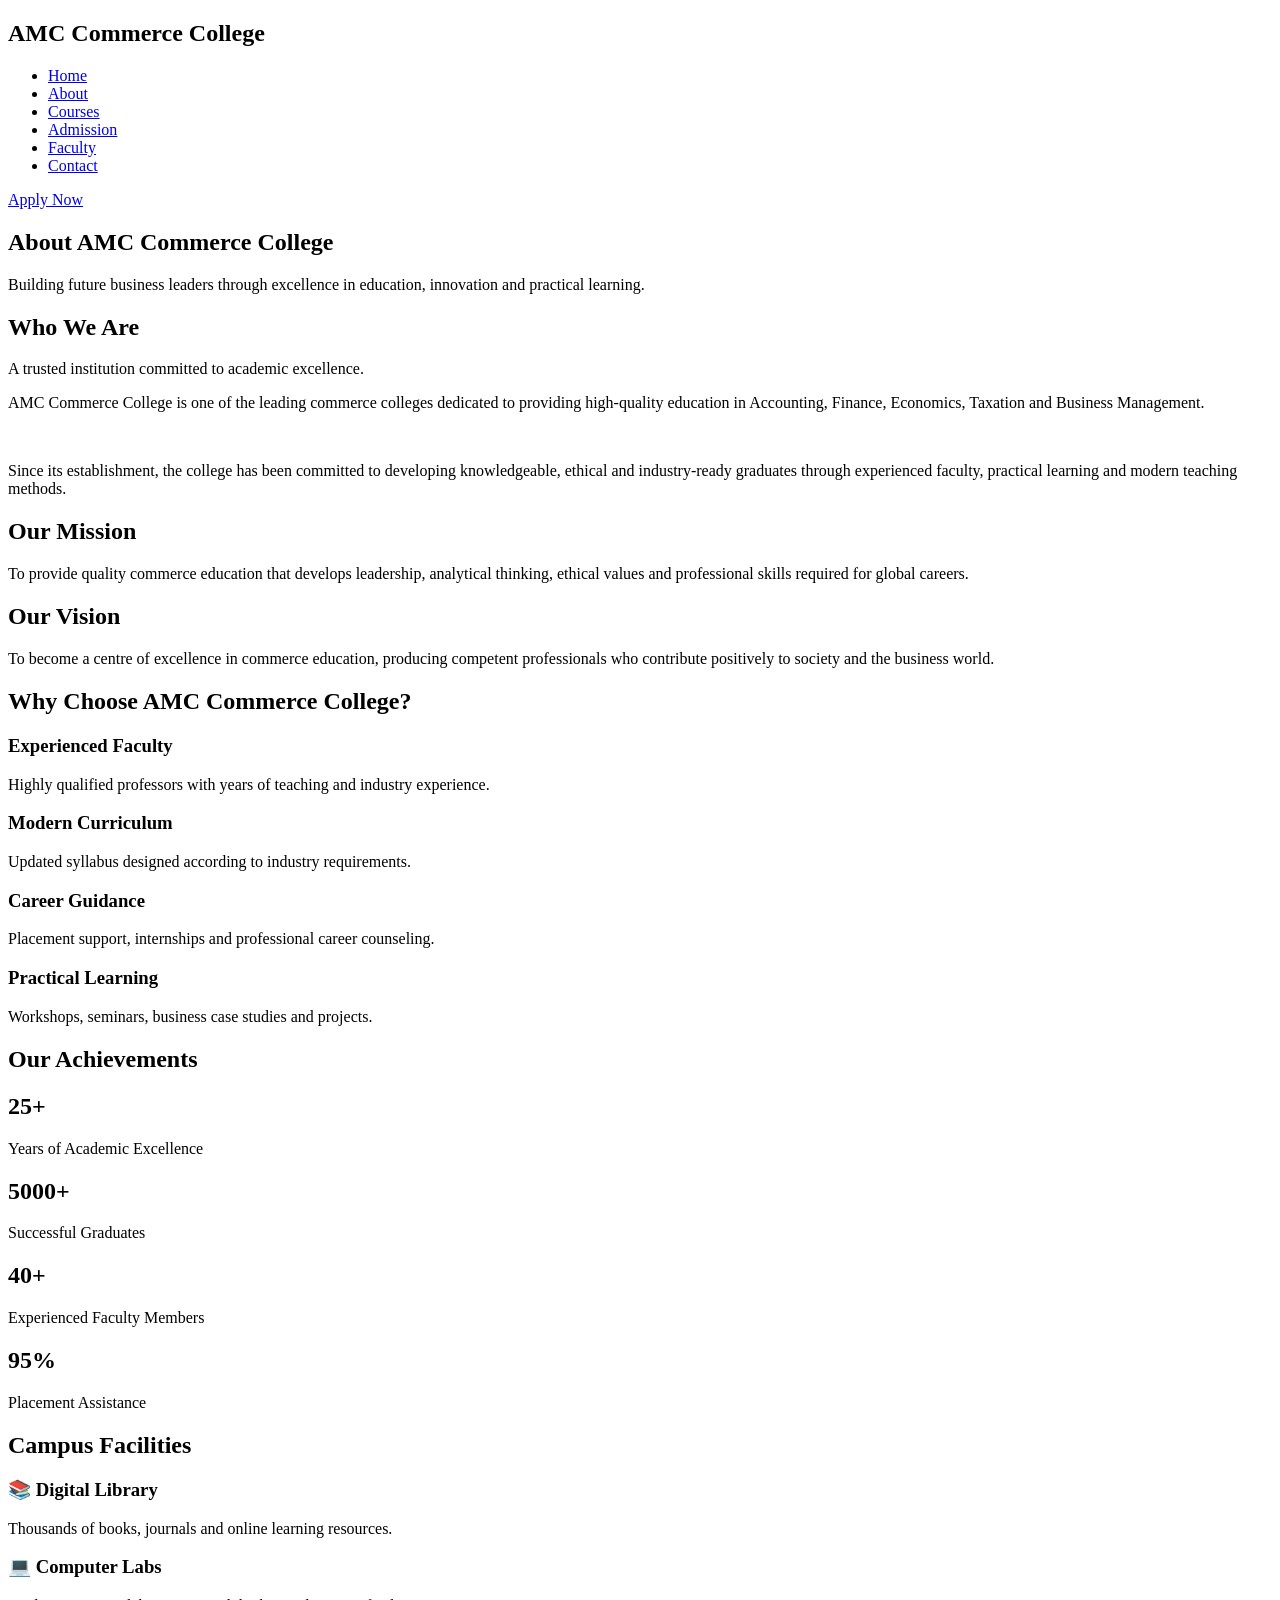
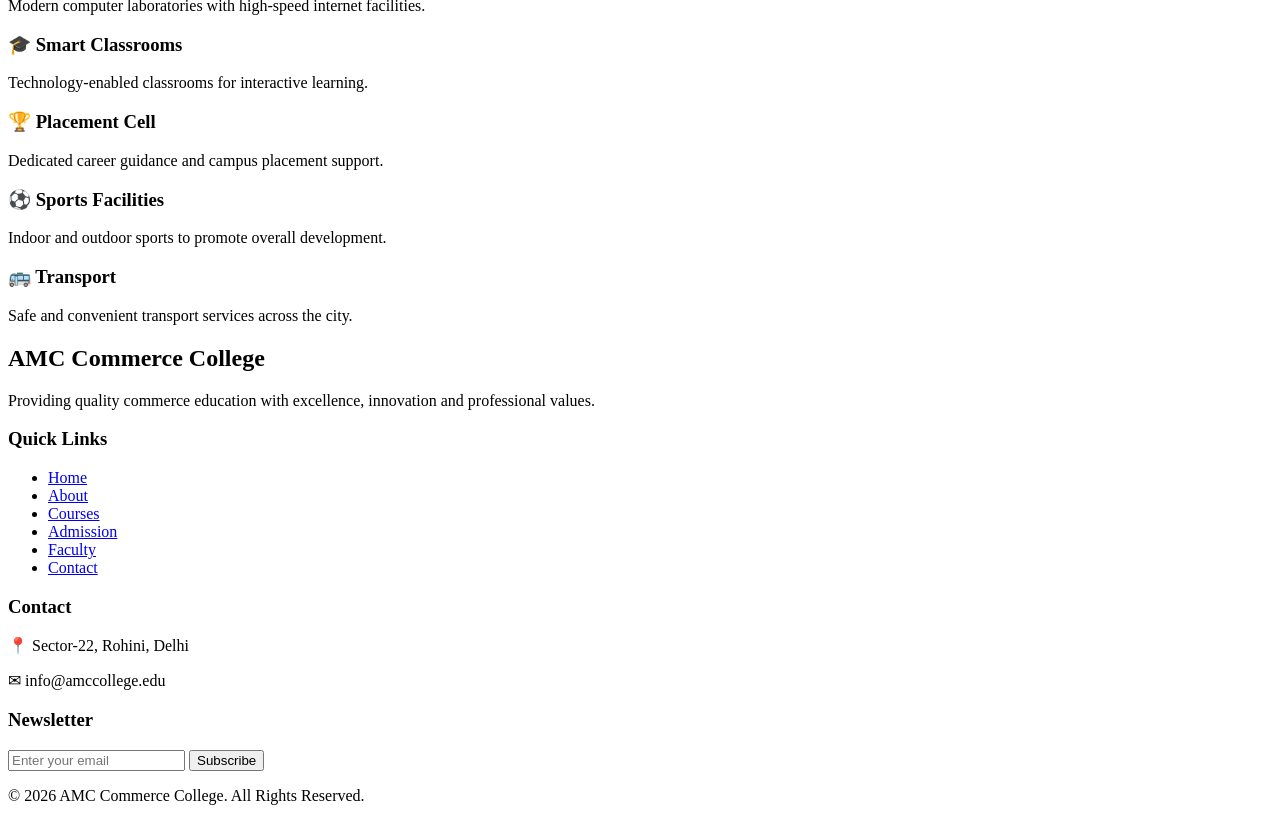
==== about.html @ 85480230 "Add files via upload" ====
<!DOCTYPE html>
<html lang="en">

<head>

    <meta charset="UTF-8">
    <meta name="viewport" content="width=device-width, initial-scale=1.0">

    <title>About Us | AMC Commerce College</title>

    <!-- Google Font -->
    <link rel="preconnect" href="https://fonts.googleapis.com">
    <link rel="preconnect" href="https://fonts.gstatic.com" crossorigin>

    <link href="https://fonts.googleapis.com/css2?family=Poppins:wght@300;400;500;600;700;800&display=swap"
        rel="stylesheet">

    <!-- CSS -->
    <link rel="stylesheet" href="css/style.css">
    <link rel="stylesheet" href="css/navbar.css">
    <link rel="stylesheet" href="css/about.css">
    <link rel="stylesheet" href="css/footer.css">
    <link rel="stylesheet" href="css/responsive.css">

</head>

<body>

    <!-- ================= HEADER ================= -->

    <header class="header">

        <nav class="navbar">

            <div class="logo">
                <h2>AMC Commerce College</h2>
            </div>

            <ul class="nav-links">

                <li><a href="index.html">Home</a></li>

                <li><a href="about.html" class="active">About</a></li>

                <li><a href="courses.html">Courses</a></li>

                <li><a href="admission.html">Admission</a></li>

                <li><a href="faculty.html">Faculty</a></li>

                <li><a href="contact.html">Contact</a></li>

            </ul>

            <a href="admission.html" class="btn">Apply Now</a>

        </nav>

    </header>

    <!-- ================= HERO ================= -->

    <section class="about-banner">

        <div class="banner-overlay"></div>

        <div class="banner-content">

            <h1>About AMC Commerce College</h1>

            <p>
                Building future business leaders through excellence in education,
                innovation and practical learning.
            </p>

        </div>

    </section>

    <!-- ================= ABOUT ================= -->

    <section class="about-section">

        <div class="container">

            <div class="section-title">

                <h2>Who We Are</h2>

                <p>
                    A trusted institution committed to academic excellence.
                </p>

            </div>

            <div class="card">

                <p>
                    AMC Commerce College is one of the leading commerce colleges
                    dedicated to providing high-quality education in Accounting,
                    Finance, Economics, Taxation and Business Management.
                </p>

                <br>

                <p>
                    Since its establishment, the college has been committed to
                    developing knowledgeable, ethical and industry-ready graduates
                    through experienced faculty, practical learning and modern
                    teaching methods.
                </p>

            </div>

        </div>

    </section>

    <!-- ================= MISSION & VISION ================= -->

    <section class="mission">

        <div class="container">

            <div class="grid-2">

                <div class="card">

                    <h2>Our Mission</h2>

                    <p>
                        To provide quality commerce education that develops
                        leadership, analytical thinking, ethical values and
                        professional skills required for global careers.
                    </p>

                </div>

                <div class="card">

                    <h2>Our Vision</h2>

                    <p>
                        To become a centre of excellence in commerce education,
                        producing competent professionals who contribute
                        positively to society and the business world.
                    </p>

                </div>

            </div>

        </div>

    </section>

    <!-- ================= WHY CHOOSE ================= -->

    <section class="why-us">

        <div class="container">

            <div class="section-title">

                <h2>Why Choose AMC Commerce College?</h2>

            </div>

            <div class="grid-4">

                <div class="card">

                    <h3>Experienced Faculty</h3>

                    <p>
                        Highly qualified professors with years of teaching and
                        industry experience.
                    </p>

                </div>

                <div class="card">

                    <h3>Modern Curriculum</h3>

                    <p>
                        Updated syllabus designed according to industry
                        requirements.
                    </p>

                </div>

                <div class="card">

                    <h3>Career Guidance</h3>

                    <p>
                        Placement support, internships and professional career
                        counseling.
                    </p>

                </div>

                <div class="card">

                    <h3>Practical Learning</h3>

                    <p>
                        Workshops, seminars, business case studies and projects.
                    </p>

                </div>

            </div>

        </div>

    </section>

    <!-- ================= ACHIEVEMENTS ================= -->

    <section class="achievements">

        <div class="container">

            <div class="section-title">

                <h2>Our Achievements</h2>

            </div>

            <div class="grid-4">

                <div class="card">

                    <h2>25+</h2>

                    <p>Years of Academic Excellence</p>

                </div>

                <div class="card">

                    <h2>5000+</h2>

                    <p>Successful Graduates</p>

                </div>

                <div class="card">

                    <h2>40+</h2>

                    <p>Experienced Faculty Members</p>

                </div>

                <div class="card">

                    <h2>95%</h2>

                    <p>Placement Assistance</p>

                </div>

            </div>

        </div>

    </section>

    <!-- ================= FACILITIES ================= -->

    <section class="facilities">

        <div class="container">

            <div class="section-title">

                <h2>Campus Facilities</h2>

            </div>

            <div class="grid-3">

                <div class="card">

                    <h3>📚 Digital Library</h3>

                    <p>
                        Thousands of books, journals and online learning
                        resources.
                    </p>

                </div>

                <div class="card">

                    <h3>💻 Computer Labs</h3>

                    <p>
                        Modern computer laboratories with high-speed internet
                        facilities.
                    </p>

                </div>

                <div class="card">

                    <h3>🎓 Smart Classrooms</h3>

                    <p>
                        Technology-enabled classrooms for interactive learning.
                    </p>

                </div>

                <div class="card">

                    <h3>🏆 Placement Cell</h3>

                    <p>
                        Dedicated career guidance and campus placement support.
                    </p>

                </div>

                <div class="card">

                    <h3>⚽ Sports Facilities</h3>

                    <p>
                        Indoor and outdoor sports to promote overall development.
                    </p>

                </div>

                <div class="card">

                    <h3>🚌 Transport</h3>

                    <p>
                        Safe and convenient transport services across the city.
                    </p>

                </div>

            </div>

        </div>

    </section>

    <!-- ================= FOOTER ================= -->

    <footer>

        <div class="footer-container">

            <div class="footer-logo">

                <h2>AMC Commerce College</h2>

                <p>
                    Providing quality commerce education with excellence,
                    innovation and professional values.
                </p>

            </div>

            <div class="footer-links">

                <h3>Quick Links</h3>

                <ul>

                    <li><a href="index.html">Home</a></li>

                    <li><a href="about.html">About</a></li>

                    <li><a href="courses.html">Courses</a></li>

                    <li><a href="admission.html">Admission</a></li>

                    <li><a href="faculty.html">Faculty</a></li>

                    <li><a href="contact.html">Contact</a></li>

                </ul>

            </div>

            <div class="footer-contact">

                <h3>Contact</h3>

                <p>📍 Sector-22, Rohini, Delhi</p>


                <p>✉ info@amccollege.edu</p>

            </div>

            <div class="footer-social">

                <h3>Newsletter</h3>

                <div class="newsletter">

                    <input type="email" placeholder="Enter your email">

                    <button>Subscribe</button>

                </div>

            </div>

        </div>

        <div class="footer-line"></div>

        <div class="footer-bottom">

            <p>© 2026 AMC Commerce College. All Rights Reserved.</p>

        </div>

    </footer>

</body>

</html>
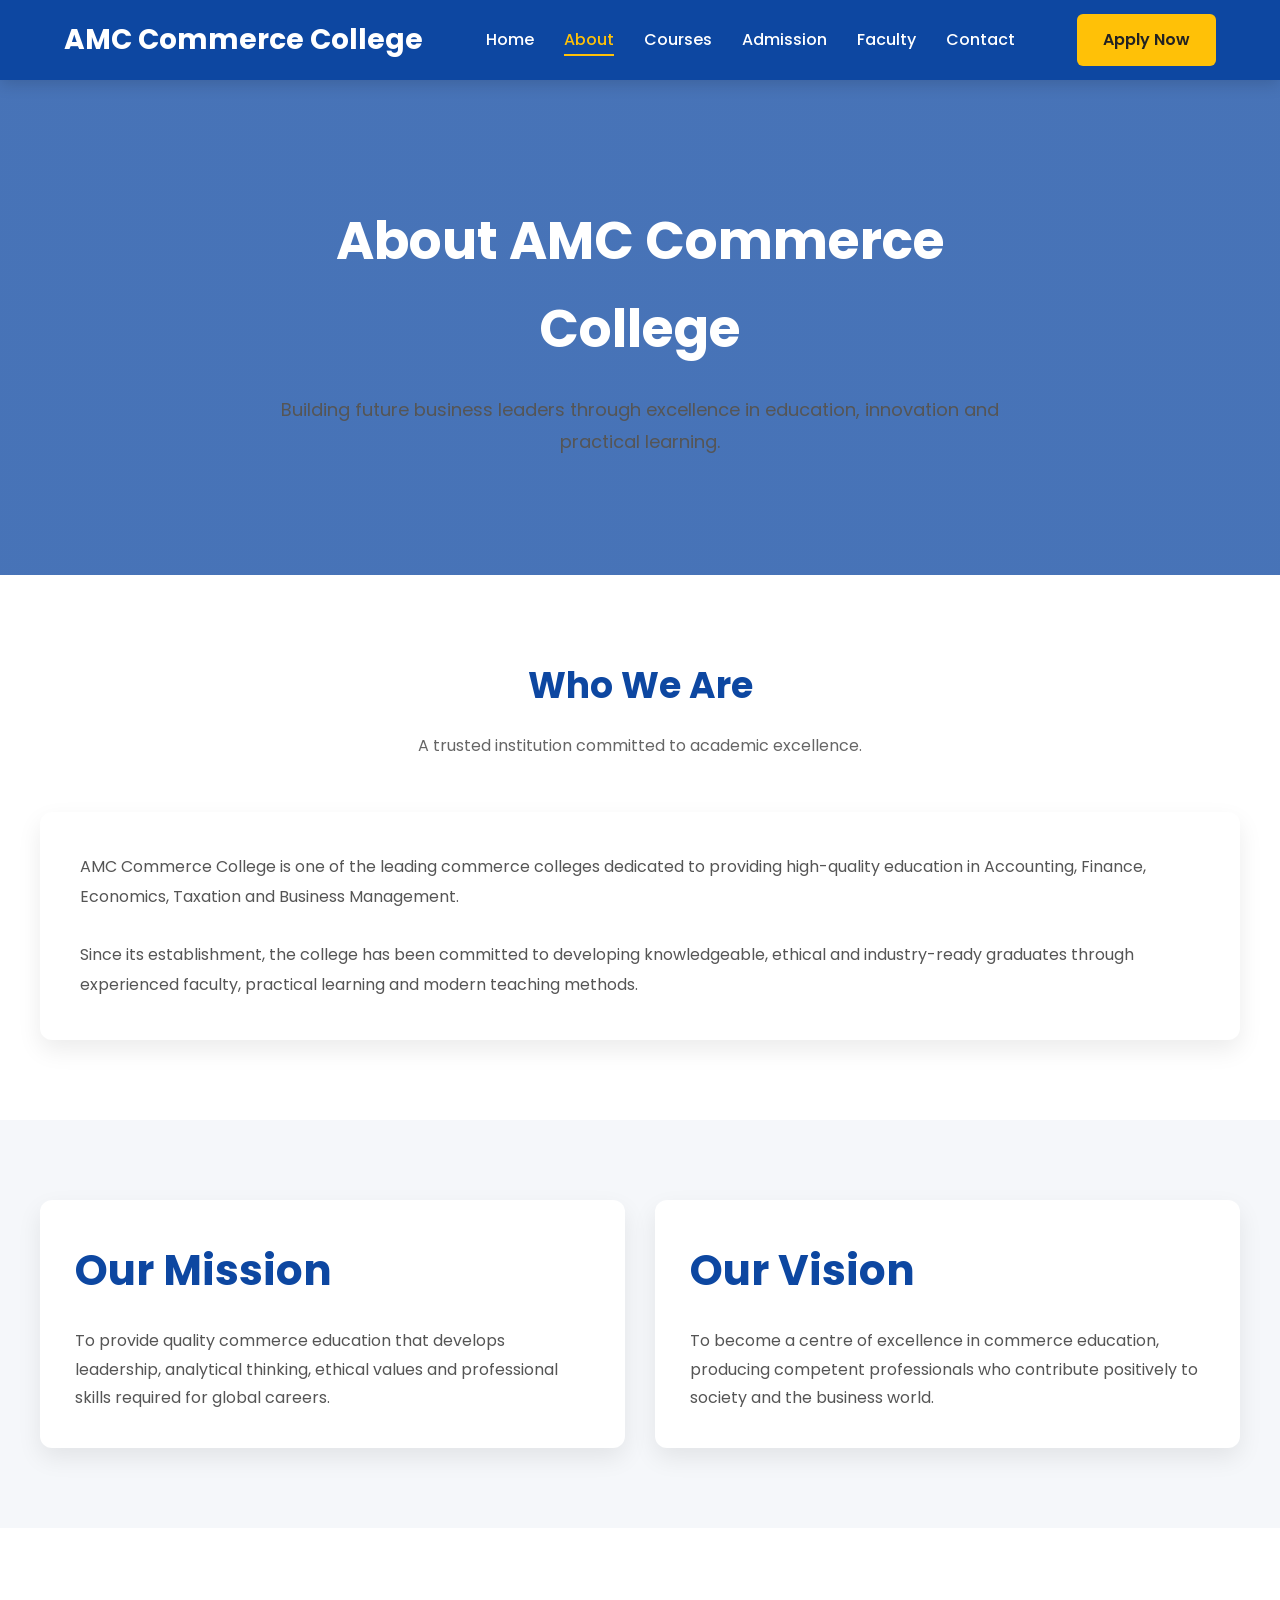
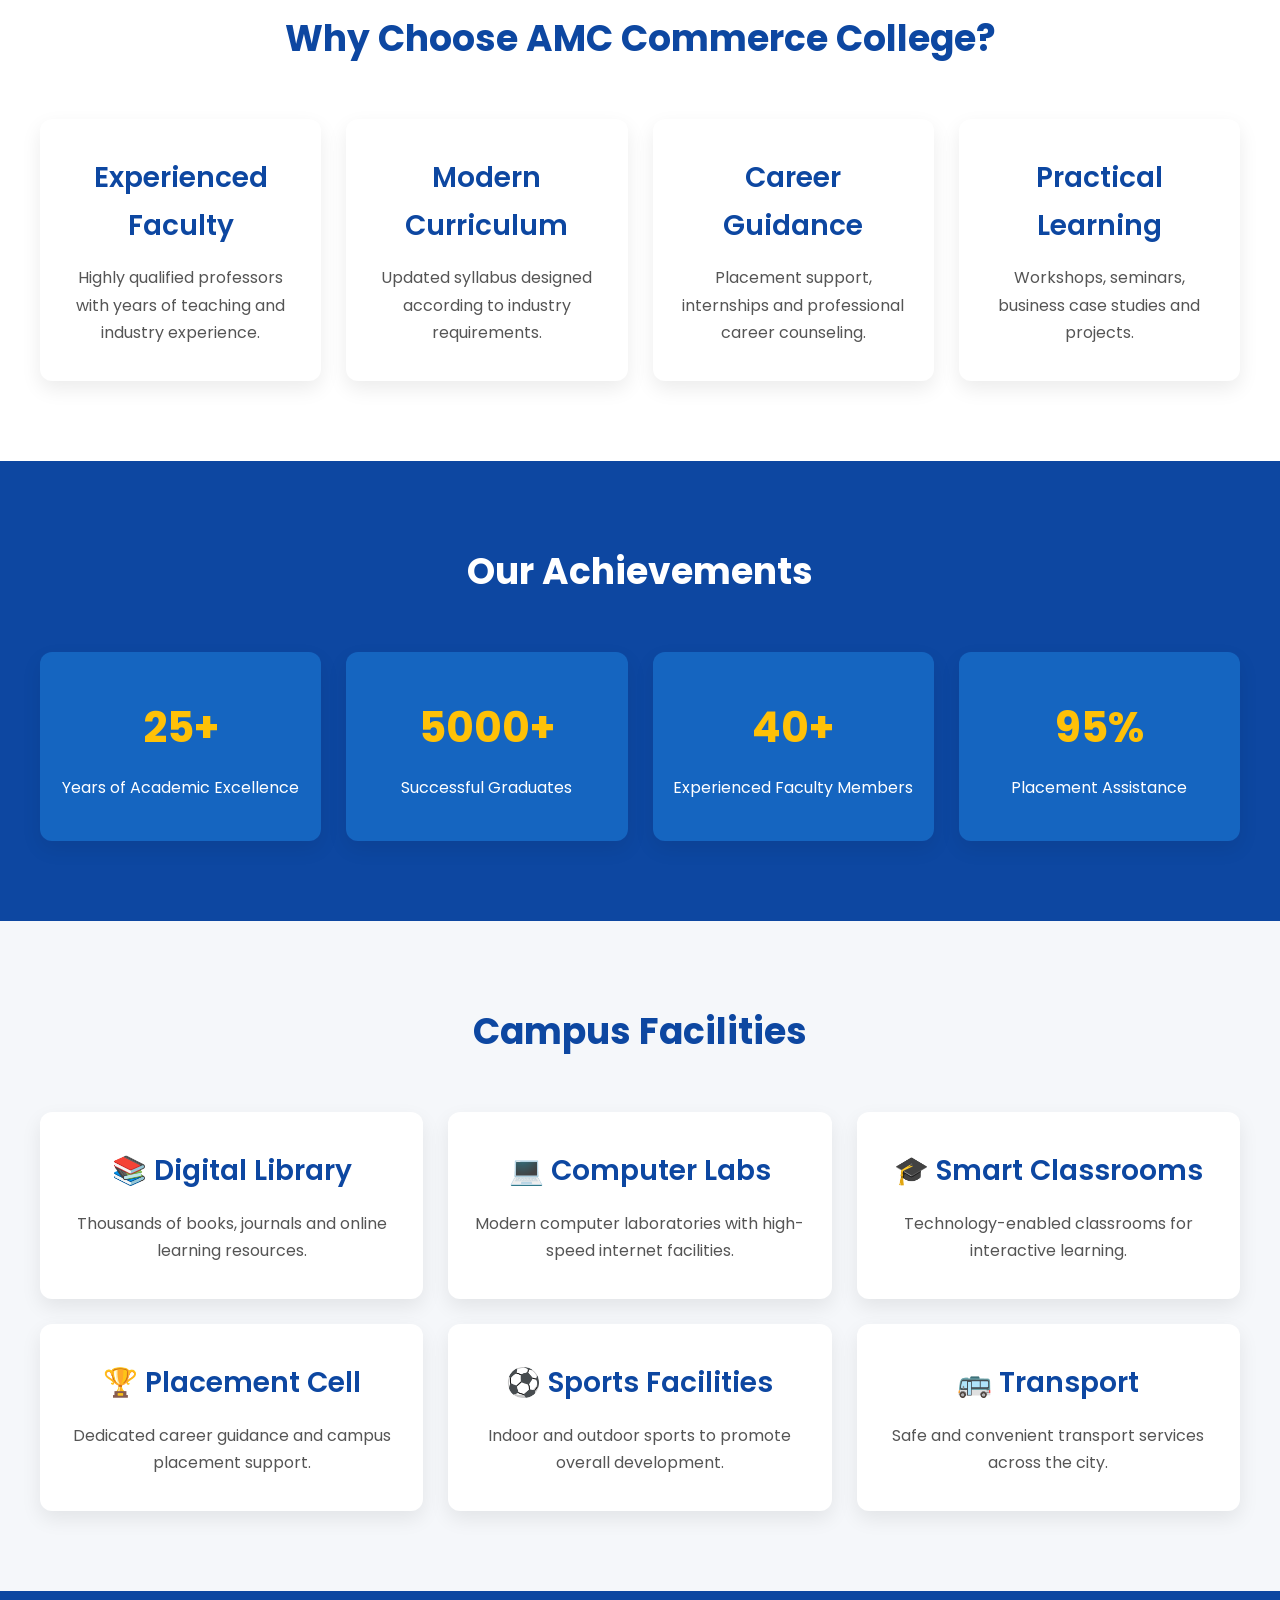
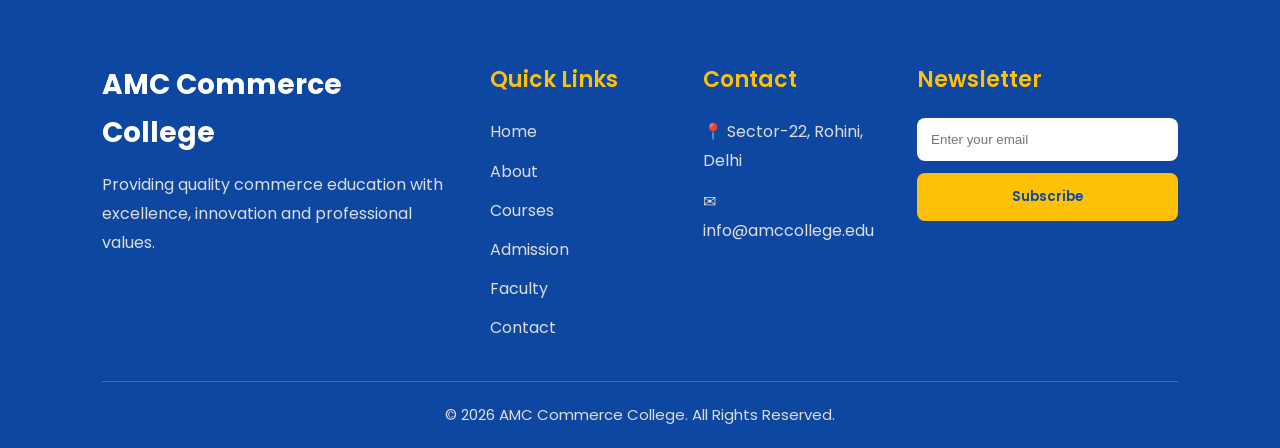
==== commit d2eda12e: "Update about.html" ====
--- a/about.html
+++ b/about.html
@@ -16,11 +16,11 @@
         rel="stylesheet">
 
     <!-- CSS -->
-    <link rel="stylesheet" href="css/style.css">
-    <link rel="stylesheet" href="css/navbar.css">
-    <link rel="stylesheet" href="css/about.css">
-    <link rel="stylesheet" href="css/footer.css">
-    <link rel="stylesheet" href="css/responsive.css">
+    <link rel="stylesheet" href="style.css">
+    <link rel="stylesheet" href="navbar.css">
+    <link rel="stylesheet" href="about.css">
+    <link rel="stylesheet" href="footer.css">
+    <link rel="stylesheet" href="responsive.css">
 
 </head>
 
@@ -429,4 +429,4 @@
 
 </body>
 
-</html>+</html>
--- a/style.css
+++ b/style.css
@@ -0,0 +1,266 @@
+/* =========================
+   Google Font
+========================= */
+@import url('https://fonts.googleapis.com/css2?family=Poppins:wght@300;400;500;600;700;800&display=swap');
+
+/* =========================
+   CSS Reset
+========================= */
+
+* {
+    margin: 0;
+    padding: 0;
+    box-sizing: border-box;
+}
+
+html {
+    scroll-behavior: smooth;
+}
+
+body {
+    font-family: 'Poppins', sans-serif;
+    background: #f5f7fa;
+    color: #333;
+    line-height: 1.7;
+}
+
+img {
+    width: 100%;
+    display: block;
+}
+
+a {
+    text-decoration: none;
+    color: inherit;
+}
+
+ul {
+    list-style: none;
+}
+
+button {
+    font-family: 'Poppins', sans-serif;
+    cursor: pointer;
+    border: none;
+}
+
+section {
+    padding: 80px 8%;
+}
+
+/* =========================
+   Container
+========================= */
+
+.container {
+    width: 100%;
+    max-width: 1200px;
+    margin: auto;
+}
+
+/* =========================
+   Headings
+========================= */
+
+h1 {
+    font-size: 60px;
+    font-weight: 700;
+}
+
+h2 {
+    font-size: 42px;
+    font-weight: 700;
+}
+
+h3 {
+    font-size: 28px;
+    font-weight: 600;
+}
+
+p {
+    font-size: 16px;
+    color: #555;
+}
+
+/* =========================
+   Buttons
+========================= */
+
+.btn {
+
+    display: inline-block;
+
+    padding: 15px 35px;
+
+    background: #0d47a1;
+
+    color: white;
+
+    border-radius: 8px;
+
+    font-weight: 600;
+
+    transition: .3s;
+}
+
+.btn:hover {
+
+    background: #1565c0;
+
+    transform: translateY(-3px);
+}
+
+.btn-outline {
+
+    display: inline-block;
+
+    padding: 15px 35px;
+
+    border: 2px solid white;
+
+    color: white;
+
+    border-radius: 8px;
+
+    transition: .3s;
+}
+
+.btn-outline:hover {
+
+    background: white;
+
+    color: #0d47a1;
+}
+
+/* =========================
+   Section Title
+========================= */
+
+.section-title {
+
+    text-align: center;
+
+    margin-bottom: 50px;
+}
+
+.section-title h2 {
+
+    color: #0d47a1;
+
+    margin-bottom: 10px;
+}
+
+.section-title p {
+
+    max-width: 700px;
+
+    margin: auto;
+}
+
+/* =========================
+   Cards
+========================= */
+
+.card {
+
+    background: white;
+
+    border-radius: 15px;
+
+    overflow: hidden;
+
+    box-shadow: 0 10px 25px rgba(0, 0, 0, .08);
+
+    transition: .3s;
+}
+
+.card:hover {
+
+    transform: translateY(-10px);
+
+    box-shadow: 0 15px 35px rgba(0, 0, 0, .15);
+}
+
+/* =========================
+   Grid
+========================= */
+
+.grid-2 {
+
+    display: grid;
+
+    grid-template-columns: repeat(2, 1fr);
+
+    gap: 40px;
+}
+
+.grid-3 {
+
+    display: grid;
+
+    grid-template-columns: repeat(3, 1fr);
+
+    gap: 30px;
+}
+
+.grid-4 {
+
+    display: grid;
+
+    grid-template-columns: repeat(4, 1fr);
+
+    gap: 25px;
+}
+
+/* =========================
+   Utility Classes
+========================= */
+
+.text-center {
+    text-align: center;
+}
+
+.mt-2 {
+    margin-top: 20px;
+}
+
+.mt-3 {
+    margin-top: 30px;
+}
+
+.mt-4 {
+    margin-top: 40px;
+}
+
+.mb-2 {
+    margin-bottom: 20px;
+}
+
+.mb-3 {
+    margin-bottom: 30px;
+}
+
+.mb-4 {
+    margin-bottom: 40px;
+}
+
+/* =========================
+   Scrollbar
+========================= */
+
+::-webkit-scrollbar {
+    width: 10px;
+}
+
+::-webkit-scrollbar-track {
+    background: #e5e5e5;
+}
+
+::-webkit-scrollbar-thumb {
+    background: #0d47a1;
+    border-radius: 10px;
+}
+
+::-webkit-scrollbar-thumb:hover {
+    background: #1565c0;
+}
--- a/navbar.css
+++ b/navbar.css
@@ -0,0 +1,236 @@
+/* ===========================
+        HEADER
+=========================== */
+
+.header {
+    position: fixed;
+    top: 0;
+    left: 0;
+    width: 100%;
+    background: #0D47A1;
+    z-index: 1000;
+    box-shadow: 0 4px 15px rgba(0, 0, 0, .15);
+}
+
+/* ===========================
+        NAVBAR
+=========================== */
+
+.navbar {
+    width: 90%;
+    max-width: 1200px;
+    height: 80px;
+    margin: auto;
+    display: flex;
+    justify-content: space-between;
+    align-items: center;
+}
+
+/* ===========================
+        LOGO
+=========================== */
+
+.logo h2 {
+    color: #fff;
+    font-size: 28px;
+    font-weight: 700;
+    margin: 0;
+}
+
+/* ===========================
+      NAV LINKS
+=========================== */
+
+.nav-links {
+    display: flex;
+    align-items: center;
+    gap: 30px;
+    list-style: none;
+}
+
+.nav-links li {
+    list-style: none;
+}
+
+.nav-links a {
+    color: #fff;
+    text-decoration: none;
+    font-size: 16px;
+    font-weight: 500;
+    transition: .3s;
+    position: relative;
+}
+
+.nav-links a::after {
+    content: "";
+    position: absolute;
+    left: 0;
+    bottom: -5px;
+    width: 0;
+    height: 2px;
+    background: #FFC107;
+    transition: .3s;
+}
+
+.nav-links a:hover::after,
+.nav-links a.active::after {
+    width: 100%;
+}
+
+.nav-links a:hover,
+.nav-links a.active {
+    color: #FFC107;
+}
+
+/* ===========================
+        BUTTON
+=========================== */
+
+.btn {
+    padding: 12px 26px;
+    background: #FFC107;
+    color: #222;
+    text-decoration: none;
+    border-radius: 6px;
+    font-weight: 600;
+    transition: .3s;
+}
+
+.btn:hover {
+    background: #ffb300;
+    transform: translateY(-2px);
+}
+
+/* ===========================
+      TABLET
+=========================== */
+
+@media(max-width:992px) {
+
+    .navbar {
+        width: 95%;
+    }
+
+    .logo h2 {
+        font-size: 22px;
+    }
+
+    .nav-links {
+        gap: 18px;
+    }
+
+    .nav-links a {
+        font-size: 15px;
+    }
+
+}
+
+/* ===========================
+      MOBILE
+=========================== */
+
+/* ================= MOBILE NAVBAR ================= */
+
+@media(max-width:768px) {
+
+
+    .header {
+
+        position: relative;
+
+    }
+
+
+
+    .navbar {
+
+        flex-direction: column;
+
+        padding: 15px 20px;
+
+        gap: 15px;
+
+    }
+
+
+
+    .logo h2 {
+
+        font-size: 22px;
+
+        text-align: center;
+
+    }
+
+
+
+    .nav-links {
+
+        width: 100%;
+
+        display: flex;
+
+        flex-direction: column;
+
+        align-items: center;
+
+        gap: 12px;
+
+        padding: 0;
+
+        margin: 0;
+
+    }
+
+
+
+    .nav-links li {
+
+        list-style: none;
+
+    }
+
+
+
+    .nav-links a {
+
+        font-size: 15px;
+
+    }
+
+
+
+    .navbar .btn {
+
+        width: 100%;
+
+        text-align: center;
+
+        padding: 12px;
+
+    }
+
+
+
+}
+
+/* ===========================
+      SMALL MOBILE
+=========================== */
+
+@media(max-width:480px) {
+
+    .logo h2 {
+        font-size: 20px;
+        text-align: center;
+    }
+
+    .nav-links a {
+        font-size: 15px;
+    }
+
+    .btn {
+        width: 180px;
+    }
+
+}
--- a/about.css
+++ b/about.css
@@ -0,0 +1,270 @@
+/* ===========================
+        ABOUT BANNER
+=========================== */
+
+.about-banner {
+    height: 55vh;
+    background: linear-gradient(rgba(13, 71, 161, .75), rgba(13, 71, 161, .75)),
+        url("../images/campus.jpg") center/cover no-repeat;
+    display: flex;
+    justify-content: center;
+    align-items: center;
+    text-align: center;
+    color: #fff;
+    margin-top: 80px;
+}
+
+.banner-content {
+    max-width: 800px;
+}
+
+.banner-content h1 {
+    font-size: 52px;
+    margin-bottom: 20px;
+}
+
+.banner-content p {
+    font-size: 18px;
+    line-height: 1.8;
+}
+
+/* ===========================
+        ABOUT SECTION
+=========================== */
+
+.about-section {
+    padding: 80px 0;
+    background: #fff;
+}
+
+.about-section .card {
+    padding: 40px;
+    border-radius: 12px;
+    background: #fff;
+    box-shadow: 0 10px 25px rgba(0, 0, 0, .08);
+}
+
+.about-section p {
+    line-height: 1.9;
+    color: #555;
+}
+
+/* ===========================
+      MISSION & VISION
+=========================== */
+
+.mission {
+    padding: 80px 0;
+    background: #f5f7fa;
+}
+
+.mission .grid-2 {
+    display: grid;
+    grid-template-columns: repeat(2, 1fr);
+    gap: 30px;
+}
+
+.mission .card {
+    padding: 35px;
+    background: #fff;
+    border-radius: 12px;
+    box-shadow: 0 10px 25px rgba(0, 0, 0, .08);
+}
+
+.mission h2 {
+    color: #0D47A1;
+    margin-bottom: 20px;
+}
+
+.mission p {
+    line-height: 1.8;
+}
+
+/* ===========================
+        WHY US
+=========================== */
+
+.why-us {
+    padding: 80px 0;
+    background: #fff;
+}
+
+.why-us .grid-4 {
+    display: grid;
+    grid-template-columns: repeat(4, 1fr);
+    gap: 25px;
+}
+
+.why-us .card {
+    text-align: center;
+    padding: 35px 25px;
+}
+
+.why-us h3 {
+    color: #0D47A1;
+    margin-bottom: 15px;
+}
+
+/* ===========================
+      ACHIEVEMENTS
+=========================== */
+
+.achievements {
+    padding: 80px 0;
+    background: #0D47A1;
+    color: #fff;
+}
+
+.achievements .section-title h2 {
+    color: #fff;
+}
+
+.achievements .grid-4 {
+    display: grid;
+    grid-template-columns: repeat(4, 1fr);
+    gap: 25px;
+}
+
+.achievements .card {
+    background: #1565C0;
+    text-align: center;
+    padding: 40px 20px;
+    border-radius: 12px;
+}
+
+.achievements .card h2 {
+    font-size: 42px;
+    color: #FFC107;
+    margin-bottom: 10px;
+}
+
+.achievements .card p {
+    color: #fff;
+}
+
+/* ===========================
+        FACILITIES
+=========================== */
+
+.facilities {
+    padding: 80px 0;
+    background: #f5f7fa;
+}
+
+.facilities .grid-3 {
+    display: grid;
+    grid-template-columns: repeat(3, 1fr);
+    gap: 25px;
+}
+
+.facilities .card {
+    padding: 35px 25px;
+    text-align: center;
+}
+
+.facilities h3 {
+    color: #0D47A1;
+    margin-bottom: 15px;
+}
+
+.facilities p {
+    line-height: 1.7;
+}
+
+/* ===========================
+      COMMON CARD
+=========================== */
+
+.card {
+    background: #fff;
+    border-radius: 12px;
+    box-shadow: 0 8px 20px rgba(0, 0, 0, .08);
+    transition: .3s;
+}
+
+.card:hover {
+    transform: translateY(-8px);
+    box-shadow: 0 15px 35px rgba(0, 0, 0, .15);
+}
+
+/* ===========================
+      SECTION TITLE
+=========================== */
+
+.section-title {
+    text-align: center;
+    margin-bottom: 50px;
+}
+
+.section-title h2 {
+    color: #0D47A1;
+    font-size: 36px;
+    margin-bottom: 15px;
+}
+
+.section-title p {
+    color: #666;
+    max-width: 650px;
+    margin: auto;
+}
+
+/* ===========================
+      RESPONSIVE
+=========================== */
+
+@media(max-width:992px) {
+
+    .mission .grid-2 {
+        grid-template-columns: 1fr;
+    }
+
+    .why-us .grid-4,
+    .achievements .grid-4 {
+        grid-template-columns: repeat(2, 1fr);
+    }
+
+    .facilities .grid-3 {
+        grid-template-columns: repeat(2, 1fr);
+    }
+
+}
+
+@media(max-width:768px) {
+
+    .about-banner {
+        height: 45vh;
+    }
+
+    .banner-content h1 {
+        font-size: 36px;
+    }
+
+    .banner-content p {
+        font-size: 16px;
+    }
+
+    .why-us .grid-4,
+    .achievements .grid-4,
+    .facilities .grid-3 {
+        grid-template-columns: 1fr;
+    }
+
+    .about-section .card,
+    .mission .card,
+    .facilities .card {
+        padding: 25px;
+    }
+
+}
+
+@media(max-width:480px) {
+
+    .banner-content h1 {
+        font-size: 30px;
+    }
+
+    .section-title h2 {
+        font-size: 28px;
+    }
+
+}
--- a/footer.css
+++ b/footer.css
@@ -0,0 +1,190 @@
+/* ===========================
+        FOOTER
+=========================== */
+
+footer {
+    background: #0D47A1;
+    color: #fff;
+    padding: 70px 8% 20px;
+}
+
+/* ===========================
+     FOOTER CONTAINER
+=========================== */
+
+.footer-container {
+    display: grid;
+    grid-template-columns: 2fr 1fr 1fr 1.5fr;
+    gap: 40px;
+}
+
+/* ===========================
+       FOOTER LOGO
+=========================== */
+
+.footer-logo h2 {
+    font-size: 28px;
+    margin-bottom: 15px;
+}
+
+.footer-logo p {
+    color: #ddd;
+    line-height: 1.8;
+}
+
+/* ===========================
+      FOOTER TITLES
+=========================== */
+
+.footer-links h3,
+.footer-contact h3,
+.footer-social h3 {
+    margin-bottom: 20px;
+    color: #FFC107;
+    font-size: 22px;
+}
+
+/* ===========================
+        LINKS
+=========================== */
+
+.footer-links ul {
+    display: flex;
+    flex-direction: column;
+    gap: 12px;
+}
+
+.footer-links ul li a {
+    color: #ddd;
+    transition: .3s;
+}
+
+.footer-links ul li a:hover {
+    color: #FFC107;
+    padding-left: 8px;
+}
+
+/* ===========================
+       CONTACT
+=========================== */
+
+.footer-contact p {
+    color: #ddd;
+    margin-bottom: 12px;
+    line-height: 1.8;
+}
+
+/* ===========================
+      SOCIAL ICONS
+=========================== */
+
+.social-icons {
+    display: flex;
+    gap: 15px;
+    margin-top: 20px;
+}
+
+.social-icons a {
+    width: 45px;
+    height: 45px;
+    display: flex;
+    justify-content: center;
+    align-items: center;
+    background: #1565C0;
+    border-radius: 50%;
+    color: #fff;
+    font-size: 18px;
+    transition: .3s;
+}
+
+.social-icons a:hover {
+    background: #FFC107;
+    color: #0D47A1;
+    transform: translateY(-5px);
+}
+
+/* ===========================
+       DIVIDER
+=========================== */
+
+.footer-line {
+    width: 100%;
+    height: 1px;
+    background: rgba(255, 255, 255, .2);
+    margin: 40px 0 20px;
+}
+
+/* ===========================
+      COPYRIGHT
+=========================== */
+
+.footer-bottom {
+    text-align: center;
+}
+
+.footer-bottom p {
+    color: #ddd;
+    font-size: 15px;
+}
+
+/* ===========================
+      NEWSLETTER
+=========================== */
+
+.newsletter {
+    margin-top: 20px;
+}
+
+.newsletter input {
+    width: 100%;
+    padding: 14px;
+    border: none;
+    outline: none;
+    border-radius: 8px;
+    margin-bottom: 12px;
+}
+
+.newsletter button {
+    width: 100%;
+    padding: 14px;
+    border: none;
+    background: #FFC107;
+    color: #0D47A1;
+    border-radius: 8px;
+    font-weight: 600;
+    cursor: pointer;
+    transition: .3s;
+}
+
+.newsletter button:hover {
+    background: #fff;
+}
+
+/* ===========================
+      RESPONSIVE
+=========================== */
+
+@media(max-width:992px) {
+
+    .footer-container {
+        grid-template-columns: repeat(2, 1fr);
+    }
+
+}
+
+@media(max-width:768px) {
+
+    footer {
+        padding: 60px 6% 20px;
+    }
+
+    .footer-container {
+        grid-template-columns: 1fr;
+        text-align: center;
+    }
+
+    .social-icons {
+        justify-content: center;
+    }
+
+}
--- a/responsive.css
+++ b/responsive.css
@@ -0,0 +1,280 @@
+/* ===============================
+        LARGE DEVICES
+================================ */
+
+@media (max-width:1200px) {
+
+    .container {
+        width: 95%;
+    }
+
+}
+
+/* ===============================
+        TABLET DEVICES
+================================ */
+
+@media (max-width:992px) {
+
+    h1 {
+        font-size: 48px;
+    }
+
+    h2 {
+        font-size: 36px;
+    }
+
+    h3 {
+        font-size: 24px;
+    }
+
+    section {
+        padding: 70px 6%;
+    }
+
+    .grid-2 {
+        grid-template-columns: 1fr;
+    }
+
+    .grid-3 {
+        grid-template-columns: repeat(2, 1fr);
+    }
+
+    .grid-4 {
+        grid-template-columns: repeat(2, 1fr);
+    }
+
+    .hero-content {
+        width: 90%;
+    }
+
+    .hero-content h1 {
+        font-size: 48px;
+    }
+
+    .hero-content p {
+        font-size: 17px;
+    }
+
+}
+
+/* ===============================
+        MOBILE DEVICES
+================================ */
+
+@media (max-width:768px) {
+
+    /* Navbar */
+
+    @media (max-width:768px) {
+
+        .navbar {
+            height: auto;
+            padding: 15px 5%;
+            flex-wrap: wrap;
+        }
+
+        .logo {
+            width: 100%;
+            text-align: center;
+            margin-bottom: 15px;
+        }
+
+        .nav-links {
+            width: 100%;
+            display: flex;
+            justify-content: center;
+            flex-wrap: wrap;
+            gap: 15px;
+            margin-bottom: 15px;
+        }
+
+        .nav-links li a {
+            font-size: 15px;
+        }
+
+        .navbar .btn {
+            width: auto;
+            margin: auto;
+        }
+
+    }
+
+    /* Typography */
+
+    h1 {
+        font-size: 36px;
+    }
+
+    h2 {
+        font-size: 30px;
+    }
+
+    h3 {
+        font-size: 22px;
+    }
+
+    p {
+        font-size: 15px;
+    }
+
+    section {
+        padding: 60px 5%;
+    }
+
+    /* Hero */
+
+    .hero {
+
+        height: 90vh;
+    }
+
+    .hero-content {
+
+        width: 100%;
+    }
+
+    .hero-buttons {
+
+        flex-direction: column;
+
+        gap: 15px;
+    }
+
+    .hero-buttons .btn,
+    .hero-buttons .btn-outline {
+
+        width: 220px;
+
+        margin: auto;
+    }
+
+    /* Grids */
+
+    .grid-2,
+    .grid-3,
+    .grid-4 {
+
+        grid-template-columns: 1fr;
+    }
+
+    /* Images */
+
+    img {
+
+        max-width: 100%;
+        height: auto;
+    }
+
+    /* Tables */
+
+    table {
+
+        display: block;
+        overflow-x: auto;
+        white-space: nowrap;
+    }
+
+    /* Forms */
+
+    input,
+    textarea,
+    select,
+    button {
+
+        width: 100%;
+    }
+
+    iframe {
+
+        height: 300px;
+    }
+
+}
+
+/* ===============================
+        SMALL MOBILE
+================================ */
+
+@media (max-width:480px) {
+
+    h1 {
+        font-size: 30px;
+    }
+
+    h2 {
+        font-size: 26px;
+    }
+
+    h3 {
+        font-size: 20px;
+    }
+
+    p {
+        font-size: 14px;
+    }
+
+    .hero {
+
+        height: 80vh;
+    }
+
+    .hero-content h1 {
+
+        line-height: 1.3;
+    }
+
+    .btn,
+    .btn-outline {
+
+        width: 100%;
+
+        text-align: center;
+    }
+
+    .banner-content h1 {
+
+        font-size: 30px;
+    }
+
+    .banner-content p {
+
+        font-size: 15px;
+    }
+
+}
+
+/* ===============================
+        EXTRA SMALL
+================================ */
+
+@media (max-width:360px) {
+
+    .navbar {
+
+        padding: 15px;
+    }
+
+    .logo h2 {
+
+        font-size: 22px;
+    }
+
+    .hero-content h1 {
+
+        font-size: 26px;
+    }
+
+    .hero-content p {
+
+        font-size: 14px;
+    }
+
+    .btn,
+    .btn-outline {
+
+        padding: 12px 20px;
+        font-size: 14px;
+    }
+
+}
